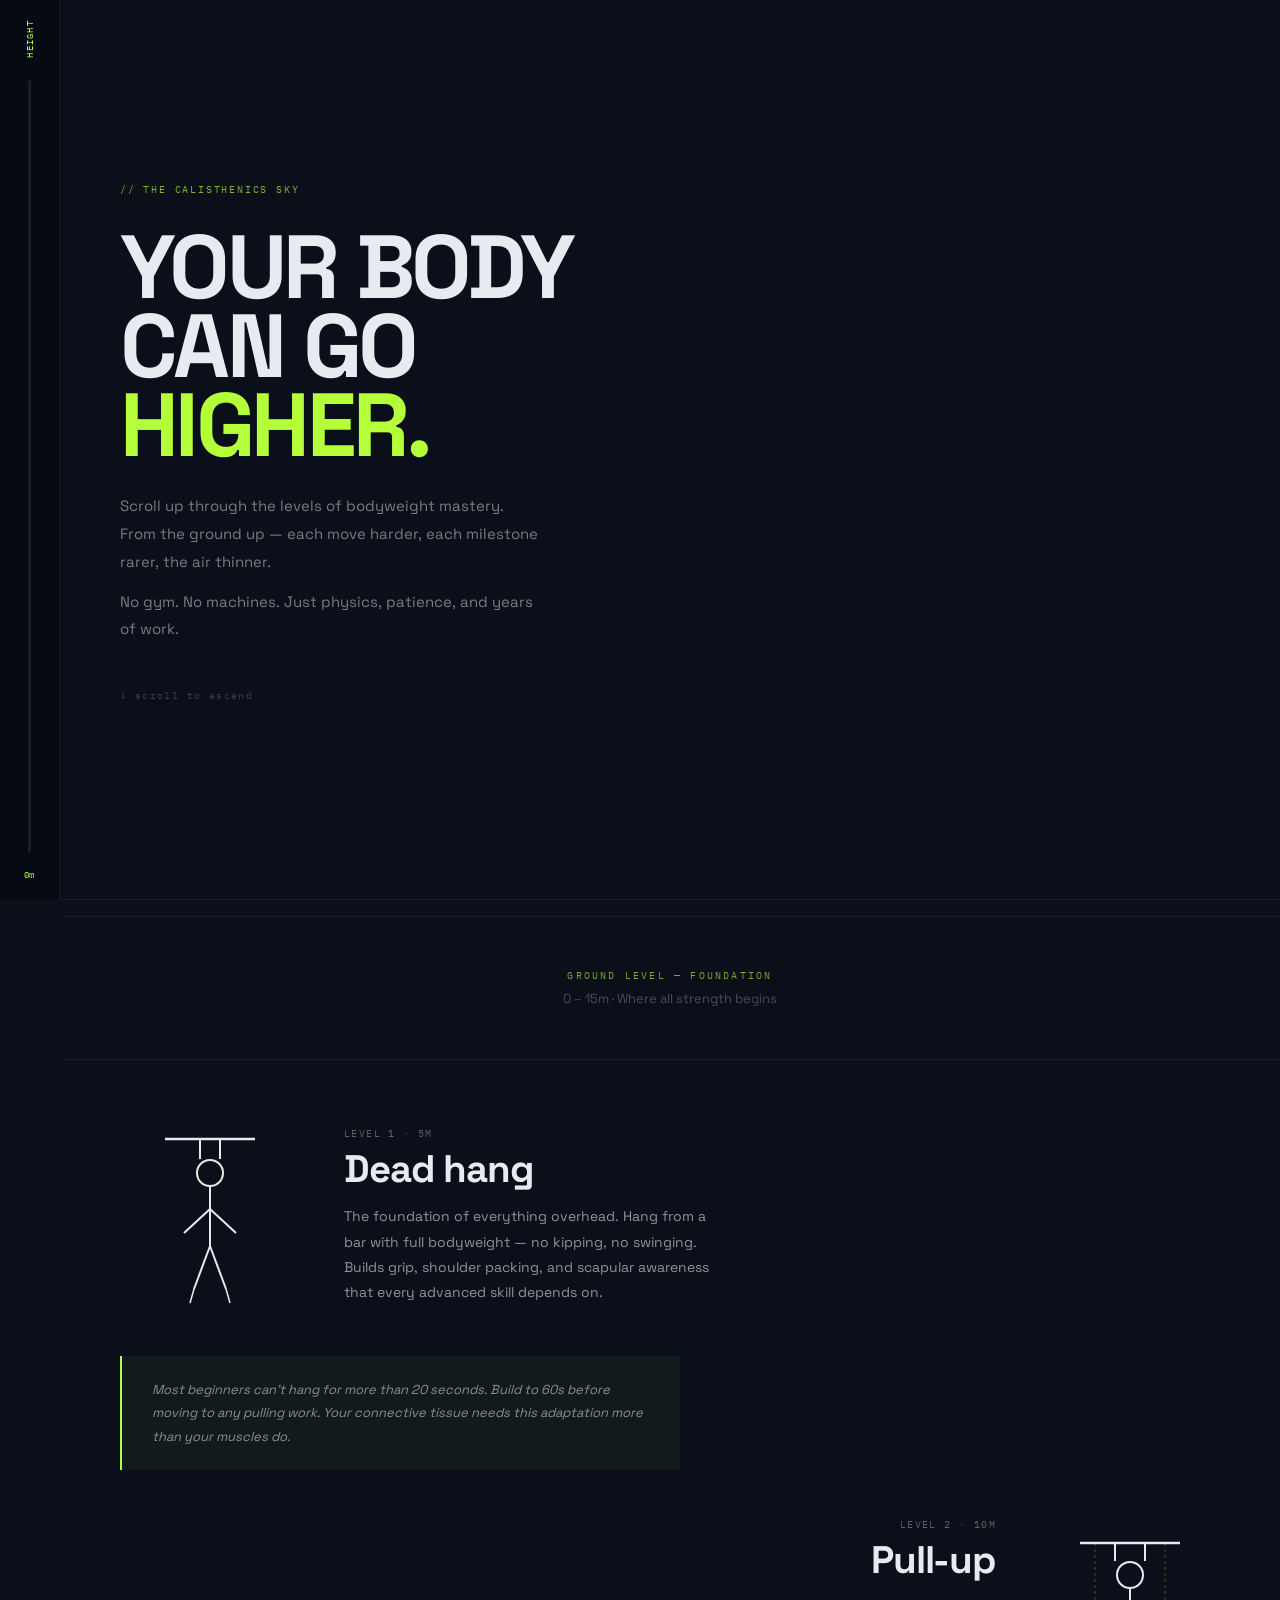
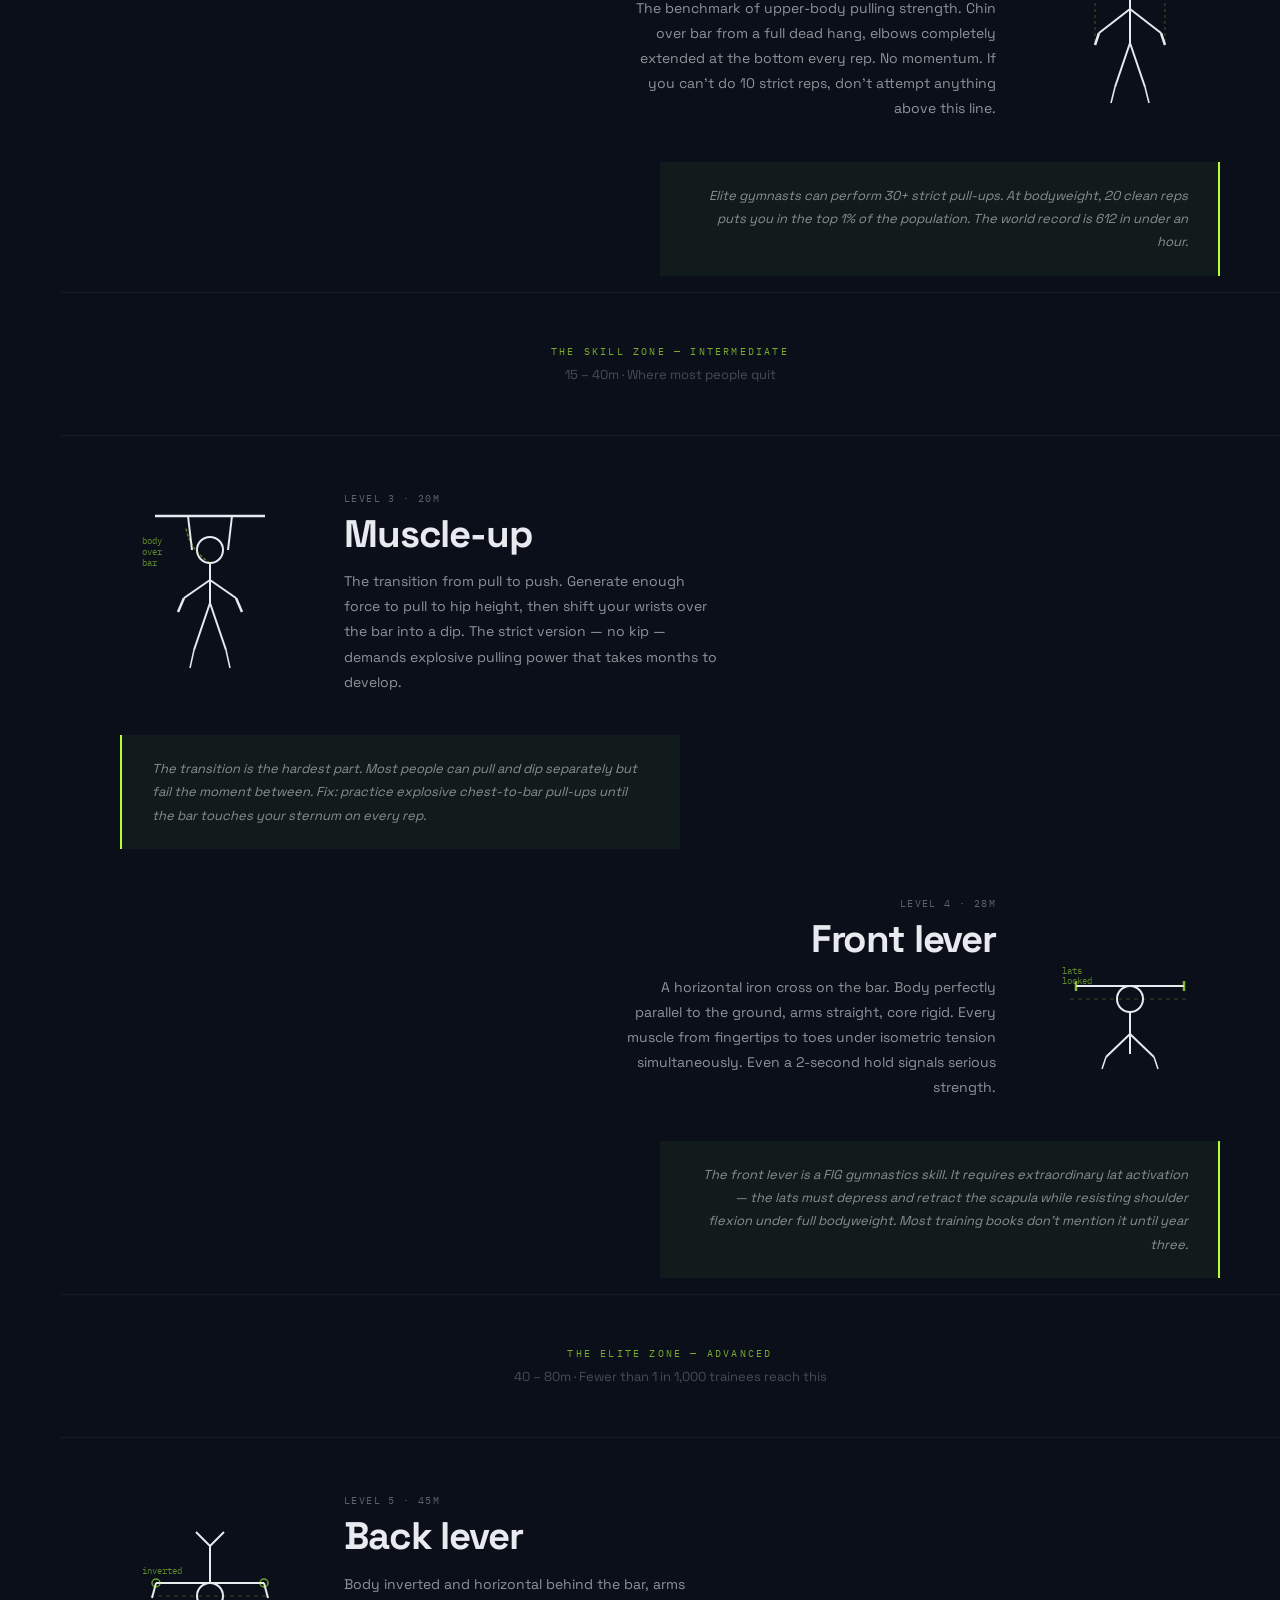
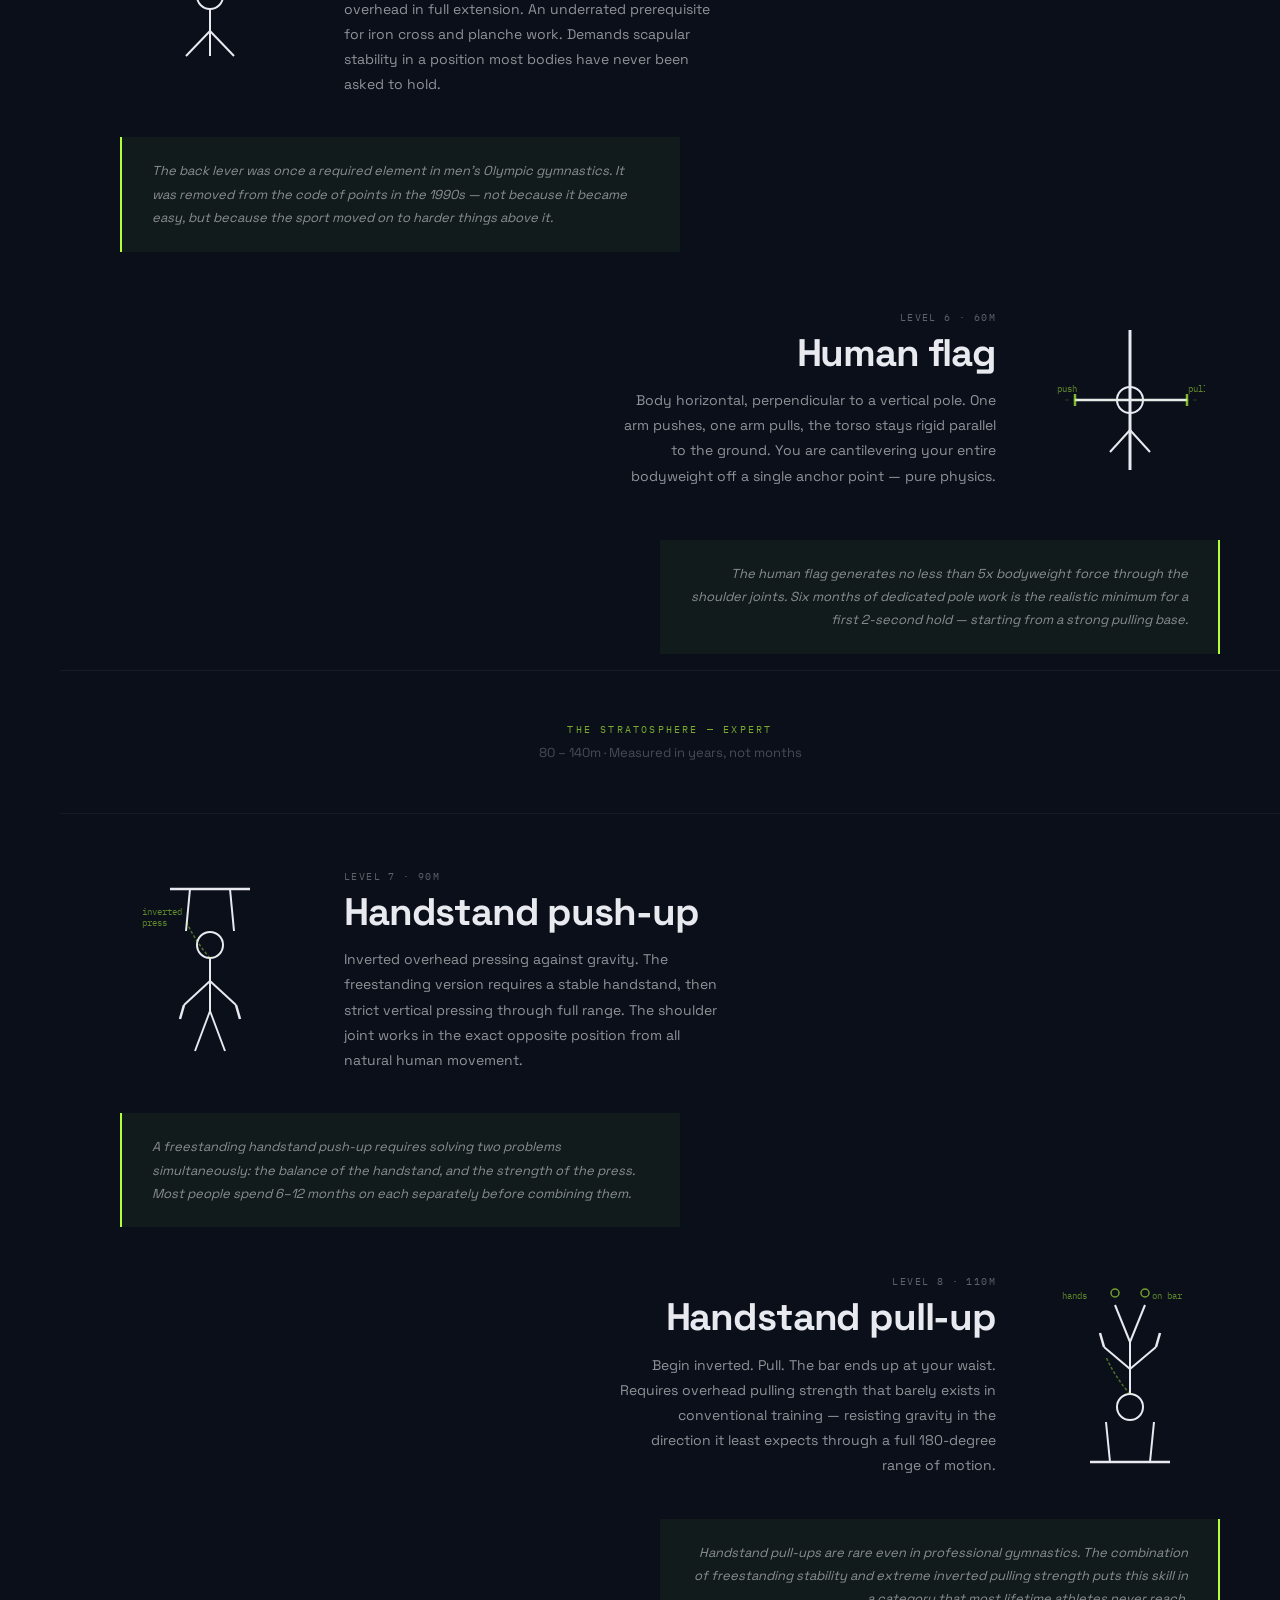
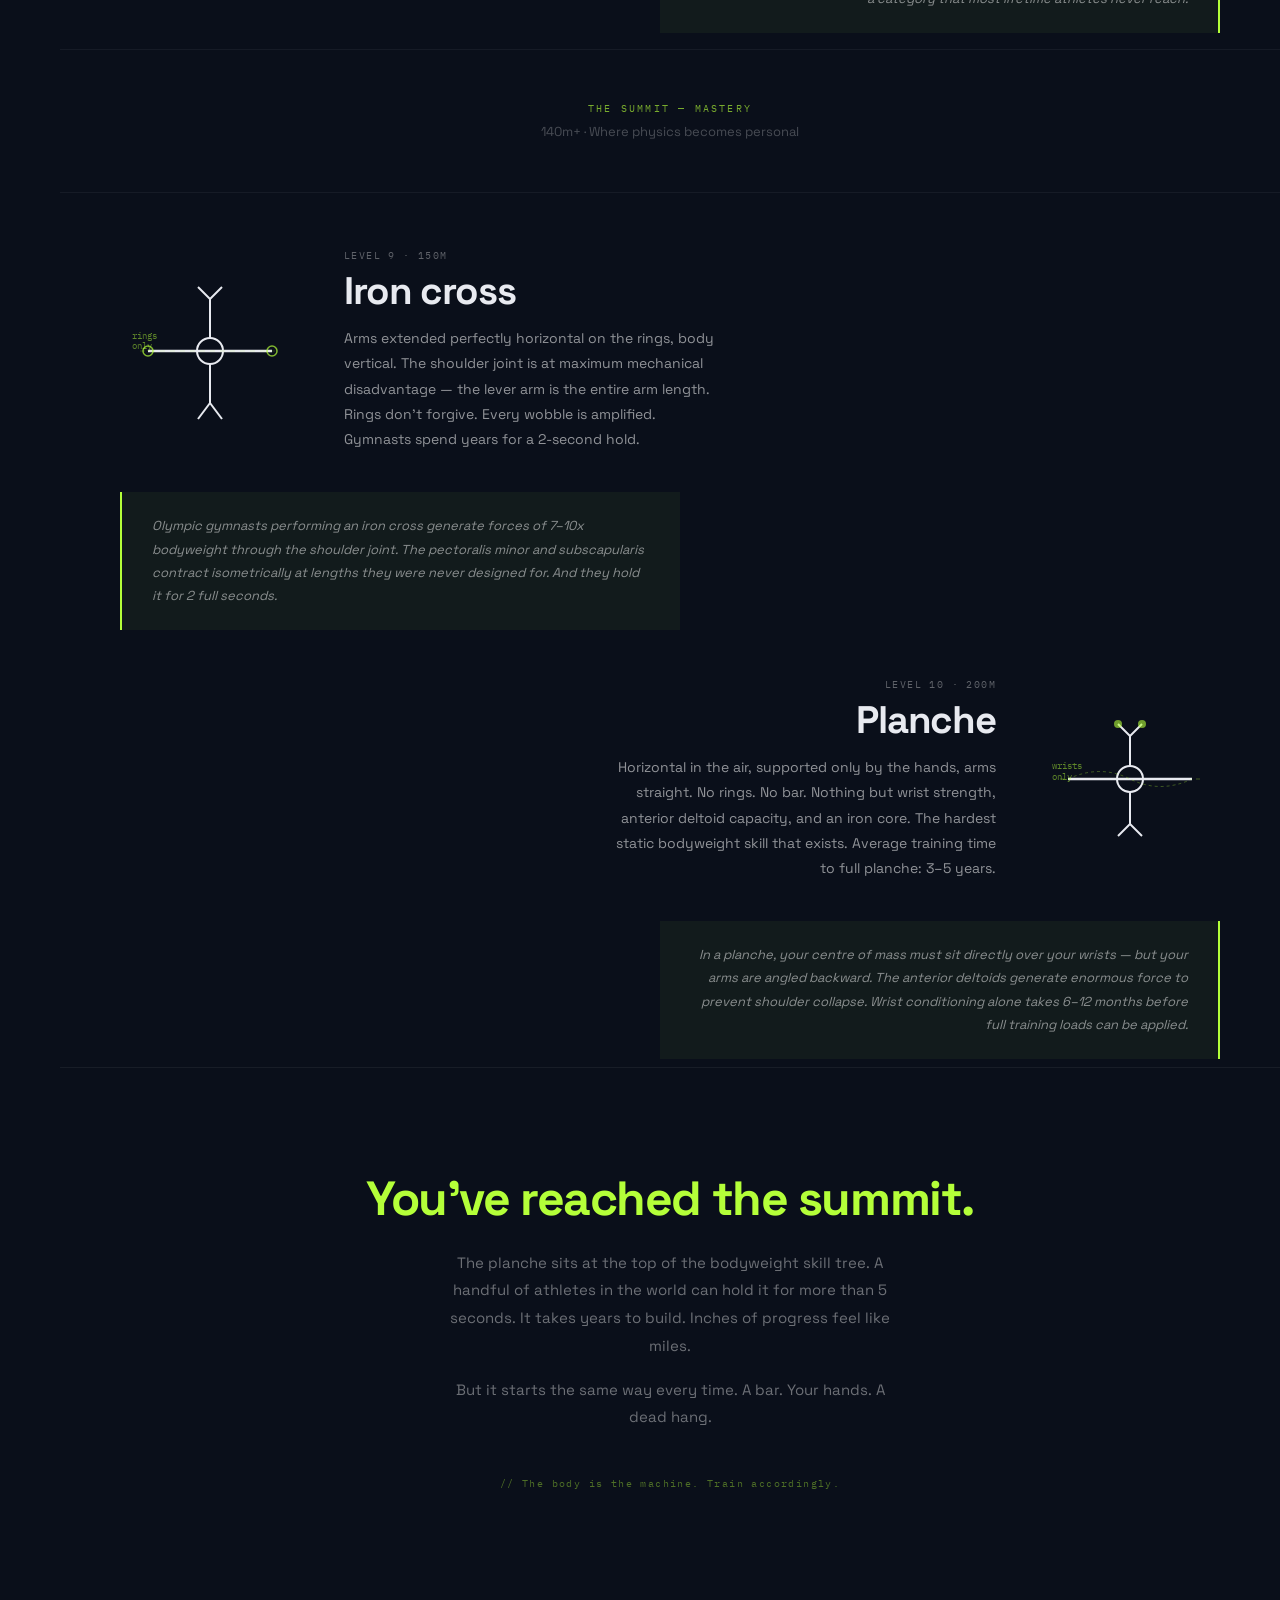
==== calisthenics-sky.html @ f61ec98b "Create calisthenics-sky.html" ====
<!DOCTYPE html>
<html lang="en">
<head>
<meta charset="UTF-8"/>
<meta name="viewport" content="width=device-width,initial-scale=1.0"/>
<title>The Calisthenics Sky</title>
<link rel="preconnect" href="https://fonts.googleapis.com"/>
<link rel="preconnect" href="https://fonts.gstatic.com" crossorigin/>
<link href="https://fonts.googleapis.com/css2?family=Space+Grotesk:wght@400;600;700&family=IBM+Plex+Mono:wght@400;500&display=swap" rel="stylesheet"/>
<style>
*{box-sizing:border-box;margin:0;padding:0}
html{scroll-behavior:smooth}
body{font-family:'Space Grotesk',sans-serif;background:#0a0f1a;color:#e8eaf0;overflow-x:hidden}

#meter{
  position:fixed;left:0;top:0;bottom:0;width:60px;
  background:#060a12;border-right:1px solid rgba(255,255,255,0.07);
  display:flex;flex-direction:column;align-items:center;padding:20px 0;z-index:100
}
#meter-label{
  font-family:'IBM Plex Mono',monospace;font-size:9px;letter-spacing:.14em;
  color:#b4ff39;text-transform:uppercase;writing-mode:vertical-rl;
  transform:rotate(180deg);margin-bottom:14px
}
#meter-bar{
  flex:1;width:3px;background:rgba(255,255,255,0.08);border-radius:2px;
  position:relative;margin:8px 0
}
#meter-fill{
  position:absolute;bottom:0;left:0;right:0;background:#b4ff39;
  border-radius:2px;transition:height .12s ease
}
#meter-val{
  font-family:'IBM Plex Mono',monospace;font-size:9px;color:#b4ff39;
  letter-spacing:.06em;margin-top:8px
}

#scroll-hint{
  position:fixed;bottom:28px;left:50%;transform:translateX(-50%);
  font-family:'IBM Plex Mono',monospace;font-size:11px;
  color:rgba(255,255,255,0.3);letter-spacing:.12em;
  animation:pulse 2s infinite;z-index:50;pointer-events:none;
  transition:opacity .4s
}
@keyframes pulse{0%,100%{opacity:.3}50%{opacity:.7}}

#stage{margin-left:60px;position:relative}

#intro{
  min-height:100vh;display:flex;flex-direction:column;
  justify-content:center;padding:60px 60px 60px 60px;
  border-bottom:1px solid rgba(255,255,255,0.06)
}
#intro .eyebrow{
  font-family:'IBM Plex Mono',monospace;font-size:10px;
  letter-spacing:.18em;color:#b4ff39;opacity:.7;
  text-transform:uppercase;margin-bottom:28px
}
#intro h1{
  font-size:clamp(3rem,7vw,6rem);font-weight:700;
  letter-spacing:-.04em;line-height:.88;margin-bottom:28px
}
#intro h1 em{font-style:normal;color:#b4ff39}
#intro p{
  font-size:15px;color:rgba(255,255,255,0.45);
  max-width:420px;line-height:1.85;margin-bottom:12px
}
#intro .scroll-cue{
  margin-top:32px;font-family:'IBM Plex Mono',monospace;
  font-size:10px;color:rgba(255,255,255,0.2);letter-spacing:.14em
}

.zone-divider{
  text-align:center;padding:52px 24px;
  border-top:1px solid rgba(255,255,255,0.05);
  border-bottom:1px solid rgba(255,255,255,0.05);
  margin:16px 0
}
.zone-name{
  font-family:'IBM Plex Mono',monospace;font-size:10px;
  letter-spacing:.22em;text-transform:uppercase;color:#b4ff39;opacity:.65
}
.zone-sub{
  font-size:13px;color:rgba(255,255,255,0.25);margin-top:8px
}

.move-row{
  display:flex;align-items:center;padding:40px 60px;min-height:280px;
  position:relative;
  opacity:0;transform:translateX(-40px);
  transition:opacity .65s ease,transform .65s ease
}
.move-row.visible{opacity:1;transform:translateX(0)}
.move-row.right{flex-direction:row-reverse}
.move-row.right .move-text{padding-left:0;padding-right:44px;text-align:right}
.move-row.right .move-desc{margin-left:auto}

.move-figure{flex-shrink:0;width:180px;display:flex;justify-content:center;align-items:center}
.move-text{flex:1;padding-left:44px}
.move-level{
  font-family:'IBM Plex Mono',monospace;font-size:10px;
  letter-spacing:.14em;text-transform:uppercase;
  color:rgba(255,255,255,0.35);margin-bottom:10px
}
.move-name{
  font-size:clamp(1.6rem,3vw,2.4rem);font-weight:700;
  letter-spacing:-.03em;line-height:1;margin-bottom:16px
}
.move-desc{
  font-size:14px;line-height:1.8;
  color:rgba(255,255,255,0.55);max-width:380px
}

.fact-card{
  margin:0 60px 8px;padding:22px 30px;
  background:rgba(180,255,57,0.05);
  border-left:2px solid #b4ff39;
  max-width:560px;
  opacity:0;transform:translateY(24px);
  transition:opacity .55s ease,transform .55s ease
}
.fact-card.right-align{
  margin-left:auto;margin-right:60px;
  border-left:none;border-right:2px solid #b4ff39;
  text-align:right
}
.fact-card.visible{opacity:1;transform:translateY(0)}
.fact-card p{font-size:13px;line-height:1.8;color:rgba(255,255,255,0.5);font-style:italic}

#outro{
  padding:100px 60px;border-top:1px solid rgba(255,255,255,0.06);
  text-align:center;min-height:50vh;
  display:flex;flex-direction:column;align-items:center;justify-content:center
}
#outro h2{
  font-size:clamp(1.8rem,4vw,3rem);font-weight:700;
  letter-spacing:-.03em;color:#b4ff39;margin-bottom:20px
}
#outro p{
  font-size:15px;color:rgba(255,255,255,0.4);
  max-width:460px;line-height:1.85;margin-bottom:16px
}
#outro .sig{
  font-family:'IBM Plex Mono',monospace;font-size:10px;
  color:rgba(180,255,57,0.4);letter-spacing:.14em;margin-top:28px
}

@media(max-width:768px){
  #meter{width:44px}
  #stage{margin-left:44px}
  #intro,#outro{padding:40px 24px}
  .move-row{flex-direction:column!important;padding:36px 24px;text-align:left!important}
  .move-row.right .move-text{padding-right:0;text-align:left!important}
  .move-row.right .move-desc{margin-left:0}
  .move-text{padding-left:0!important;padding-right:0!important;margin-top:24px}
  .fact-card,.fact-card.right-align{margin:0 24px 8px;text-align:left;border-left:2px solid #b4ff39;border-right:none}
  .zone-divider{padding:36px 16px}
}
</style>
</head>
<body>

<div id="meter">
  <span id="meter-label">Height</span>
  <div id="meter-bar"><div id="meter-fill" style="height:0%"></div></div>
  <span id="meter-val">0m</span>
</div>

<div id="stage">

  <!-- INTRO -->
  <div id="intro">
    <p class="eyebrow">// The calisthenics sky</p>
    <h1>YOUR BODY<br>CAN GO<br><em>HIGHER.</em></h1>
    <p>Scroll up through the levels of bodyweight mastery. From the ground up — each move harder, each milestone rarer, the air thinner.</p>
    <p>No gym. No machines. Just physics, patience, and years of work.</p>
    <p class="scroll-cue">↓ scroll to ascend</p>
  </div>

  <!-- ZONE 1 -->
  <div class="zone-divider">
    <p class="zone-name">Ground level — Foundation</p>
    <p class="zone-sub">0 – 15m · Where all strength begins</p>
  </div>

  <!-- Dead Hang -->
  <div class="move-row" data-move>
    <div class="move-figure">
      <svg width="120" height="190" viewBox="0 0 120 190" fill="none">
        <line x1="15" y1="18" x2="105" y2="18" stroke="#e8eaf0" stroke-width="2.5"/>
        <line x1="50" y1="18" x2="50" y2="38" stroke="#e8eaf0" stroke-width="2"/>
        <line x1="70" y1="18" x2="70" y2="38" stroke="#e8eaf0" stroke-width="2"/>
        <circle cx="60" cy="52" r="13" stroke="#e8eaf0" stroke-width="2"/>
        <line x1="60" y1="65" x2="60" y2="125" stroke="#e8eaf0" stroke-width="2"/>
        <line x1="60" y1="88" x2="34" y2="112" stroke="#e8eaf0" stroke-width="2"/>
        <line x1="60" y1="88" x2="86" y2="112" stroke="#e8eaf0" stroke-width="2"/>
        <line x1="60" y1="125" x2="44" y2="168" stroke="#e8eaf0" stroke-width="2"/>
        <line x1="60" y1="125" x2="76" y2="168" stroke="#e8eaf0" stroke-width="2"/>
        <line x1="44" y1="168" x2="40" y2="182" stroke="#e8eaf0" stroke-width="1.5"/>
        <line x1="76" y1="168" x2="80" y2="182" stroke="#e8eaf0" stroke-width="1.5"/>
        <circle cx="60" cy="52" r="13" stroke="#b4ff39" stroke-width="1" stroke-dasharray="4 3" opacity=".35"/>
      </svg>
    </div>
    <div class="move-text">
      <p class="move-level">Level 1 · 5m</p>
      <h3 class="move-name">Dead hang</h3>
      <p class="move-desc">The foundation of everything overhead. Hang from a bar with full bodyweight — no kipping, no swinging. Builds grip, shoulder packing, and scapular awareness that every advanced skill depends on.</p>
    </div>
  </div>

  <div class="fact-card" data-fact>
    <p>Most beginners can't hang for more than 20 seconds. Build to 60s before moving to any pulling work. Your connective tissue needs this adaptation more than your muscles do.</p>
  </div>

  <!-- Pull-up -->
  <div class="move-row right" data-move>
    <div class="move-figure">
      <svg width="130" height="190" viewBox="0 0 130 190" fill="none">
        <line x1="15" y1="18" x2="115" y2="18" stroke="#e8eaf0" stroke-width="2.5"/>
        <line x1="50" y1="18" x2="50" y2="36" stroke="#e8eaf0" stroke-width="2"/>
        <line x1="80" y1="18" x2="80" y2="36" stroke="#e8eaf0" stroke-width="2"/>
        <circle cx="65" cy="50" r="13" stroke="#e8eaf0" stroke-width="2"/>
        <line x1="65" y1="63" x2="65" y2="118" stroke="#e8eaf0" stroke-width="2"/>
        <line x1="65" y1="84" x2="34" y2="108" stroke="#e8eaf0" stroke-width="2"/>
        <line x1="65" y1="84" x2="96" y2="108" stroke="#e8eaf0" stroke-width="2"/>
        <line x1="34" y1="108" x2="30" y2="120" stroke="#e8eaf0" stroke-width="2.5"/>
        <line x1="96" y1="108" x2="100" y2="120" stroke="#e8eaf0" stroke-width="2.5"/>
        <line x1="65" y1="118" x2="50" y2="162" stroke="#e8eaf0" stroke-width="2"/>
        <line x1="65" y1="118" x2="80" y2="162" stroke="#e8eaf0" stroke-width="2"/>
        <line x1="50" y1="162" x2="46" y2="178" stroke="#e8eaf0" stroke-width="1.5"/>
        <line x1="80" y1="162" x2="84" y2="178" stroke="#e8eaf0" stroke-width="1.5"/>
        <line x1="30" y1="18" x2="30" y2="120" stroke="#b4ff39" stroke-width="1" opacity=".3" stroke-dasharray="3 3"/>
        <line x1="100" y1="18" x2="100" y2="120" stroke="#b4ff39" stroke-width="1" opacity=".3" stroke-dasharray="3 3"/>
      </svg>
    </div>
    <div class="move-text">
      <p class="move-level">Level 2 · 10m</p>
      <h3 class="move-name">Pull-up</h3>
      <p class="move-desc">The benchmark of upper-body pulling strength. Chin over bar from a full dead hang, elbows completely extended at the bottom every rep. No momentum. If you can't do 10 strict reps, don't attempt anything above this line.</p>
    </div>
  </div>

  <div class="fact-card right-align" data-fact>
    <p>Elite gymnasts can perform 30+ strict pull-ups. At bodyweight, 20 clean reps puts you in the top 1% of the population. The world record is 612 in under an hour.</p>
  </div>

  <!-- ZONE 2 -->
  <div class="zone-divider">
    <p class="zone-name">The skill zone — Intermediate</p>
    <p class="zone-sub">15 – 40m · Where most people quit</p>
  </div>

  <!-- Muscle-up -->
  <div class="move-row" data-move>
    <div class="move-figure">
      <svg width="140" height="190" viewBox="0 0 140 190" fill="none">
        <line x1="15" y1="18" x2="125" y2="18" stroke="#e8eaf0" stroke-width="2.5"/>
        <circle cx="70" cy="52" r="13" stroke="#e8eaf0" stroke-width="2"/>
        <line x1="70" y1="65" x2="70" y2="105" stroke="#e8eaf0" stroke-width="2"/>
        <line x1="48" y1="18" x2="52" y2="52" stroke="#e8eaf0" stroke-width="2"/>
        <line x1="92" y1="18" x2="88" y2="52" stroke="#e8eaf0" stroke-width="2"/>
        <line x1="70" y1="82" x2="44" y2="100" stroke="#e8eaf0" stroke-width="2"/>
        <line x1="70" y1="82" x2="96" y2="100" stroke="#e8eaf0" stroke-width="2"/>
        <line x1="44" y1="100" x2="38" y2="114" stroke="#e8eaf0" stroke-width="2.5"/>
        <line x1="96" y1="100" x2="102" y2="114" stroke="#e8eaf0" stroke-width="2.5"/>
        <line x1="70" y1="105" x2="54" y2="152" stroke="#e8eaf0" stroke-width="2"/>
        <line x1="70" y1="105" x2="86" y2="152" stroke="#e8eaf0" stroke-width="2"/>
        <line x1="54" y1="152" x2="50" y2="170" stroke="#e8eaf0" stroke-width="1.5"/>
        <line x1="86" y1="152" x2="90" y2="170" stroke="#e8eaf0" stroke-width="1.5"/>
        <path d="M 70 65 Q 50 52 46 30" stroke="#b4ff39" stroke-width="1.5" fill="none" opacity=".45" stroke-dasharray="3 2"/>
        <text x="2" y="46" font-family="'IBM Plex Mono',monospace" font-size="9" fill="#b4ff39" opacity=".5">body</text>
        <text x="2" y="57" font-family="'IBM Plex Mono',monospace" font-size="9" fill="#b4ff39" opacity=".5">over</text>
        <text x="2" y="68" font-family="'IBM Plex Mono',monospace" font-size="9" fill="#b4ff39" opacity=".5">bar</text>
      </svg>
    </div>
    <div class="move-text">
      <p class="move-level">Level 3 · 20m</p>
      <h3 class="move-name">Muscle-up</h3>
      <p class="move-desc">The transition from pull to push. Generate enough force to pull to hip height, then shift your wrists over the bar into a dip. The strict version — no kip — demands explosive pulling power that takes months to develop.</p>
    </div>
  </div>

  <div class="fact-card" data-fact>
    <p>The transition is the hardest part. Most people can pull and dip separately but fail the moment between. Fix: practice explosive chest-to-bar pull-ups until the bar touches your sternum on every rep.</p>
  </div>

  <!-- Front lever -->
  <div class="move-row right" data-move>
    <div class="move-figure">
      <svg width="140" height="160" viewBox="0 0 140 160" fill="none">
        <line x1="10" y1="80" x2="130" y2="80" stroke="#b4ff39" stroke-width="1" opacity=".25" stroke-dasharray="4 4"/>
        <circle cx="70" cy="80" r="13" stroke="#e8eaf0" stroke-width="2"/>
        <line x1="70" y1="93" x2="70" y2="135" stroke="#e8eaf0" stroke-width="2"/>
        <line x1="70" y1="115" x2="46" y2="138" stroke="#e8eaf0" stroke-width="2"/>
        <line x1="70" y1="115" x2="94" y2="138" stroke="#e8eaf0" stroke-width="2"/>
        <line x1="70" y1="67" x2="16" y2="67" stroke="#e8eaf0" stroke-width="2"/>
        <line x1="70" y1="67" x2="124" y2="67" stroke="#e8eaf0" stroke-width="2"/>
        <line x1="16" y1="62" x2="16" y2="72" stroke="#b4ff39" stroke-width="2.5" opacity=".7"/>
        <line x1="124" y1="62" x2="124" y2="72" stroke="#b4ff39" stroke-width="2.5" opacity=".7"/>
        <text x="2" y="55" font-family="'IBM Plex Mono',monospace" font-size="9" fill="#b4ff39" opacity=".5">lats</text>
        <text x="2" y="65" font-family="'IBM Plex Mono',monospace" font-size="9" fill="#b4ff39" opacity=".5">locked</text>
        <line x1="46" y1="138" x2="42" y2="150" stroke="#e8eaf0" stroke-width="1.5"/>
        <line x1="94" y1="138" x2="98" y2="150" stroke="#e8eaf0" stroke-width="1.5"/>
      </svg>
    </div>
    <div class="move-text">
      <p class="move-level">Level 4 · 28m</p>
      <h3 class="move-name">Front lever</h3>
      <p class="move-desc">A horizontal iron cross on the bar. Body perfectly parallel to the ground, arms straight, core rigid. Every muscle from fingertips to toes under isometric tension simultaneously. Even a 2-second hold signals serious strength.</p>
    </div>
  </div>

  <div class="fact-card right-align" data-fact>
    <p>The front lever is a FIG gymnastics skill. It requires extraordinary lat activation — the lats must depress and retract the scapula while resisting shoulder flexion under full bodyweight. Most training books don't mention it until year three.</p>
  </div>

  <!-- ZONE 3 -->
  <div class="zone-divider">
    <p class="zone-name">The elite zone — Advanced</p>
    <p class="zone-sub">40 – 80m · Fewer than 1 in 1,000 trainees reach this</p>
  </div>

  <!-- Back lever -->
  <div class="move-row" data-move>
    <div class="move-figure">
      <svg width="140" height="160" viewBox="0 0 140 160" fill="none">
        <line x1="10" y1="80" x2="130" y2="80" stroke="#b4ff39" stroke-width="1" opacity=".25" stroke-dasharray="4 4"/>
        <circle cx="70" cy="80" r="13" stroke="#e8eaf0" stroke-width="2"/>
        <line x1="70" y1="93" x2="70" y2="140" stroke="#e8eaf0" stroke-width="2"/>
        <line x1="70" y1="115" x2="46" y2="140" stroke="#e8eaf0" stroke-width="2"/>
        <line x1="70" y1="115" x2="94" y2="140" stroke="#e8eaf0" stroke-width="2"/>
        <line x1="70" y1="67" x2="16" y2="67" stroke="#e8eaf0" stroke-width="2"/>
        <line x1="70" y1="67" x2="124" y2="67" stroke="#e8eaf0" stroke-width="2"/>
        <line x1="70" y1="67" x2="70" y2="30" stroke="#e8eaf0" stroke-width="2"/>
        <line x1="70" y1="30" x2="56" y2="16" stroke="#e8eaf0" stroke-width="2"/>
        <line x1="70" y1="30" x2="84" y2="16" stroke="#e8eaf0" stroke-width="2"/>
        <line x1="16" y1="67" x2="12" y2="82" stroke="#e8eaf0" stroke-width="2"/>
        <line x1="124" y1="67" x2="128" y2="82" stroke="#e8eaf0" stroke-width="2"/>
        <text x="2" y="58" font-family="'IBM Plex Mono',monospace" font-size="9" fill="#b4ff39" opacity=".5">inverted</text>
        <circle cx="16" cy="67" r="4" stroke="#b4ff39" stroke-width="1.5" opacity=".6"/>
        <circle cx="124" cy="67" r="4" stroke="#b4ff39" stroke-width="1.5" opacity=".6"/>
      </svg>
    </div>
    <div class="move-text">
      <p class="move-level">Level 5 · 45m</p>
      <h3 class="move-name">Back lever</h3>
      <p class="move-desc">Body inverted and horizontal behind the bar, arms overhead in full extension. An underrated prerequisite for iron cross and planche work. Demands scapular stability in a position most bodies have never been asked to hold.</p>
    </div>
  </div>

  <div class="fact-card" data-fact>
    <p>The back lever was once a required element in men's Olympic gymnastics. It was removed from the code of points in the 1990s — not because it became easy, but because the sport moved on to harder things above it.</p>
  </div>

  <!-- Human flag -->
  <div class="move-row right" data-move>
    <div class="move-figure">
      <svg width="150" height="160" viewBox="0 0 150 160" fill="none">
        <line x1="75" y1="10" x2="75" y2="150" stroke="#e8eaf0" stroke-width="3"/>
        <circle cx="75" cy="80" r="13" stroke="#e8eaf0" stroke-width="2"/>
        <line x1="75" y1="80" x2="20" y2="80" stroke="#e8eaf0" stroke-width="2.5"/>
        <line x1="75" y1="80" x2="132" y2="80" stroke="#e8eaf0" stroke-width="2.5"/>
        <line x1="75" y1="93" x2="75" y2="130" stroke="#e8eaf0" stroke-width="2"/>
        <line x1="75" y1="110" x2="55" y2="132" stroke="#e8eaf0" stroke-width="2"/>
        <line x1="75" y1="110" x2="95" y2="132" stroke="#e8eaf0" stroke-width="2"/>
        <line x1="20" y1="74" x2="20" y2="86" stroke="#b4ff39" stroke-width="2.5" opacity=".7"/>
        <line x1="132" y1="74" x2="132" y2="86" stroke="#b4ff39" stroke-width="2.5" opacity=".7"/>
        <line x1="10" y1="80" x2="142" y2="80" stroke="#b4ff39" stroke-width="1" opacity=".2" stroke-dasharray="4 4"/>
        <text x="2" y="72" font-family="'IBM Plex Mono',monospace" font-size="9" fill="#b4ff39" opacity=".5">push</text>
        <text x="133" y="72" font-family="'IBM Plex Mono',monospace" font-size="9" fill="#b4ff39" opacity=".5">pull</text>
      </svg>
    </div>
    <div class="move-text">
      <p class="move-level">Level 6 · 60m</p>
      <h3 class="move-name">Human flag</h3>
      <p class="move-desc">Body horizontal, perpendicular to a vertical pole. One arm pushes, one arm pulls, the torso stays rigid parallel to the ground. You are cantilevering your entire bodyweight off a single anchor point — pure physics.</p>
    </div>
  </div>

  <div class="fact-card right-align" data-fact>
    <p>The human flag generates no less than 5x bodyweight force through the shoulder joints. Six months of dedicated pole work is the realistic minimum for a first 2-second hold — starting from a strong pulling base.</p>
  </div>

  <!-- ZONE 4 -->
  <div class="zone-divider">
    <p class="zone-name">The stratosphere — Expert</p>
    <p class="zone-sub">80 – 140m · Measured in years, not months</p>
  </div>

  <!-- Handstand PU -->
  <div class="move-row" data-move>
    <div class="move-figure">
      <svg width="140" height="200" viewBox="0 0 140 200" fill="none">
        <line x1="30" y1="18" x2="110" y2="18" stroke="#e8eaf0" stroke-width="2.5"/>
        <line x1="50" y1="18" x2="46" y2="60" stroke="#e8eaf0" stroke-width="2"/>
        <line x1="90" y1="18" x2="94" y2="60" stroke="#e8eaf0" stroke-width="2"/>
        <circle cx="70" cy="74" r="13" stroke="#e8eaf0" stroke-width="2"/>
        <line x1="70" y1="87" x2="70" y2="140" stroke="#e8eaf0" stroke-width="2"/>
        <line x1="70" y1="110" x2="44" y2="134" stroke="#e8eaf0" stroke-width="2"/>
        <line x1="70" y1="110" x2="96" y2="134" stroke="#e8eaf0" stroke-width="2"/>
        <line x1="44" y1="134" x2="40" y2="148" stroke="#e8eaf0" stroke-width="2.5"/>
        <line x1="96" y1="134" x2="100" y2="148" stroke="#e8eaf0" stroke-width="2.5"/>
        <line x1="70" y1="140" x2="55" y2="180" stroke="#e8eaf0" stroke-width="2"/>
        <line x1="70" y1="140" x2="85" y2="180" stroke="#e8eaf0" stroke-width="2"/>
        <text x="2" y="44" font-family="'IBM Plex Mono',monospace" font-size="9" fill="#b4ff39" opacity=".5">inverted</text>
        <text x="2" y="55" font-family="'IBM Plex Mono',monospace" font-size="9" fill="#b4ff39" opacity=".5">press</text>
        <path d="M 70 87 Q 55 70 46 50" stroke="#b4ff39" stroke-width="1.5" fill="none" opacity=".4" stroke-dasharray="3 2"/>
      </svg>
    </div>
    <div class="move-text">
      <p class="move-level">Level 7 · 90m</p>
      <h3 class="move-name">Handstand push-up</h3>
      <p class="move-desc">Inverted overhead pressing against gravity. The freestanding version requires a stable handstand, then strict vertical pressing through full range. The shoulder joint works in the exact opposite position from all natural human movement.</p>
    </div>
  </div>

  <div class="fact-card" data-fact>
    <p>A freestanding handstand push-up requires solving two problems simultaneously: the balance of the handstand, and the strength of the press. Most people spend 6–12 months on each separately before combining them.</p>
  </div>

  <!-- Handstand pull-up -->
  <div class="move-row right" data-move>
    <div class="move-figure">
      <svg width="140" height="200" viewBox="0 0 140 200" fill="none">
        <line x1="30" y1="185" x2="110" y2="185" stroke="#e8eaf0" stroke-width="2.5"/>
        <line x1="50" y1="185" x2="46" y2="145" stroke="#e8eaf0" stroke-width="2"/>
        <line x1="90" y1="185" x2="94" y2="145" stroke="#e8eaf0" stroke-width="2"/>
        <circle cx="70" cy="130" r="13" stroke="#e8eaf0" stroke-width="2"/>
        <line x1="70" y1="117" x2="70" y2="65" stroke="#e8eaf0" stroke-width="2"/>
        <line x1="70" y1="92" x2="44" y2="70" stroke="#e8eaf0" stroke-width="2"/>
        <line x1="70" y1="92" x2="96" y2="70" stroke="#e8eaf0" stroke-width="2"/>
        <line x1="44" y1="70" x2="40" y2="56" stroke="#e8eaf0" stroke-width="2.5"/>
        <line x1="96" y1="70" x2="100" y2="56" stroke="#e8eaf0" stroke-width="2.5"/>
        <line x1="70" y1="65" x2="55" y2="28" stroke="#e8eaf0" stroke-width="2"/>
        <line x1="70" y1="65" x2="85" y2="28" stroke="#e8eaf0" stroke-width="2"/>
        <circle cx="55" cy="16" r="4" stroke="#b4ff39" stroke-width="1.5" opacity=".6"/>
        <circle cx="85" cy="16" r="4" stroke="#b4ff39" stroke-width="1.5" opacity=".6"/>
        <text x="2" y="22" font-family="'IBM Plex Mono',monospace" font-size="9" fill="#b4ff39" opacity=".5">hands</text>
        <text x="92" y="22" font-family="'IBM Plex Mono',monospace" font-size="9" fill="#b4ff39" opacity=".5">on bar</text>
        <path d="M 70 117 Q 55 100 46 80" stroke="#b4ff39" stroke-width="1.5" fill="none" opacity=".4" stroke-dasharray="3 2"/>
      </svg>
    </div>
    <div class="move-text">
      <p class="move-level">Level 8 · 110m</p>
      <h3 class="move-name">Handstand pull-up</h3>
      <p class="move-desc">Begin inverted. Pull. The bar ends up at your waist. Requires overhead pulling strength that barely exists in conventional training — resisting gravity in the direction it least expects through a full 180-degree range of motion.</p>
    </div>
  </div>

  <div class="fact-card right-align" data-fact>
    <p>Handstand pull-ups are rare even in professional gymnastics. The combination of freestanding stability and extreme inverted pulling strength puts this skill in a category that most lifetime athletes never reach.</p>
  </div>

  <!-- ZONE 5 -->
  <div class="zone-divider">
    <p class="zone-name">The summit — Mastery</p>
    <p class="zone-sub">140m+ · Where physics becomes personal</p>
  </div>

  <!-- Iron cross -->
  <div class="move-row" data-move>
    <div class="move-figure">
      <svg width="160" height="160" viewBox="0 0 160 160" fill="none">
        <circle cx="80" cy="80" r="13" stroke="#e8eaf0" stroke-width="2"/>
        <line x1="80" y1="67" x2="80" y2="28" stroke="#e8eaf0" stroke-width="2"/>
        <line x1="80" y1="93" x2="80" y2="132" stroke="#e8eaf0" stroke-width="2"/>
        <line x1="80" y1="80" x2="18" y2="80" stroke="#e8eaf0" stroke-width="2.5"/>
        <line x1="80" y1="80" x2="142" y2="80" stroke="#e8eaf0" stroke-width="2.5"/>
        <line x1="80" y1="28" x2="68" y2="16" stroke="#e8eaf0" stroke-width="2"/>
        <line x1="80" y1="28" x2="92" y2="16" stroke="#e8eaf0" stroke-width="2"/>
        <line x1="80" y1="132" x2="68" y2="148" stroke="#e8eaf0" stroke-width="2"/>
        <line x1="80" y1="132" x2="92" y2="148" stroke="#e8eaf0" stroke-width="2"/>
        <circle cx="18" cy="80" r="5" stroke="#b4ff39" stroke-width="1.5" opacity=".7"/>
        <circle cx="142" cy="80" r="5" stroke="#b4ff39" stroke-width="1.5" opacity=".7"/>
        <text x="2" y="68" font-family="'IBM Plex Mono',monospace" font-size="9" fill="#b4ff39" opacity=".5">rings</text>
        <text x="2" y="78" font-family="'IBM Plex Mono',monospace" font-size="9" fill="#b4ff39" opacity=".5">only</text>
        <line x1="10" y1="80" x2="150" y2="80" stroke="#b4ff39" stroke-width="1" opacity=".2" stroke-dasharray="5 5"/>
      </svg>
    </div>
    <div class="move-text">
      <p class="move-level">Level 9 · 150m</p>
      <h3 class="move-name">Iron cross</h3>
      <p class="move-desc">Arms extended perfectly horizontal on the rings, body vertical. The shoulder joint is at maximum mechanical disadvantage — the lever arm is the entire arm length. Rings don't forgive. Every wobble is amplified. Gymnasts spend years for a 2-second hold.</p>
    </div>
  </div>

  <div class="fact-card" data-fact>
    <p>Olympic gymnasts performing an iron cross generate forces of 7–10x bodyweight through the shoulder joint. The pectoralis minor and subscapularis contract isometrically at lengths they were never designed for. And they hold it for 2 full seconds.</p>
  </div>

  <!-- Planche -->
  <div class="move-row right" data-move>
    <div class="move-figure">
      <svg width="160" height="130" viewBox="0 0 160 130" fill="none">
        <line x1="10" y1="65" x2="150" y2="65" stroke="#b4ff39" stroke-width="1" opacity=".3" stroke-dasharray="4 4"/>
        <circle cx="80" cy="65" r="13" stroke="#e8eaf0" stroke-width="2"/>
        <line x1="80" y1="52" x2="80" y2="22" stroke="#e8eaf0" stroke-width="2"/>
        <line x1="80" y1="78" x2="80" y2="110" stroke="#e8eaf0" stroke-width="2"/>
        <line x1="80" y1="65" x2="18" y2="65" stroke="#e8eaf0" stroke-width="2.5"/>
        <line x1="80" y1="65" x2="142" y2="65" stroke="#e8eaf0" stroke-width="2.5"/>
        <line x1="80" y1="22" x2="68" y2="10" stroke="#e8eaf0" stroke-width="2"/>
        <line x1="80" y1="22" x2="92" y2="10" stroke="#e8eaf0" stroke-width="2"/>
        <line x1="80" y1="110" x2="68" y2="122" stroke="#e8eaf0" stroke-width="2"/>
        <line x1="80" y1="110" x2="92" y2="122" stroke="#e8eaf0" stroke-width="2"/>
        <circle cx="68" cy="10" r="4" fill="#b4ff39" opacity=".6"/>
        <circle cx="92" cy="10" r="4" fill="#b4ff39" opacity=".6"/>
        <text x="2" y="55" font-family="'IBM Plex Mono',monospace" font-size="9" fill="#b4ff39" opacity=".5">wrists</text>
        <text x="2" y="66" font-family="'IBM Plex Mono',monospace" font-size="9" fill="#b4ff39" opacity=".5">only</text>
        <path d="M 18 65 Q 50 50 80 65 Q 110 80 142 65" stroke="#b4ff39" stroke-width="1" fill="none" opacity=".3" stroke-dasharray="3 3"/>
      </svg>
    </div>
    <div class="move-text">
      <p class="move-level">Level 10 · 200m</p>
      <h3 class="move-name">Planche</h3>
      <p class="move-desc">Horizontal in the air, supported only by the hands, arms straight. No rings. No bar. Nothing but wrist strength, anterior deltoid capacity, and an iron core. The hardest static bodyweight skill that exists. Average training time to full planche: 3–5 years.</p>
    </div>
  </div>

  <div class="fact-card right-align" data-fact>
    <p>In a planche, your centre of mass must sit directly over your wrists — but your arms are angled backward. The anterior deltoids generate enormous force to prevent shoulder collapse. Wrist conditioning alone takes 6–12 months before full training loads can be applied.</p>
  </div>

  <!-- OUTRO -->
  <div id="outro">
    <h2>You've reached the summit.</h2>
    <p>The planche sits at the top of the bodyweight skill tree. A handful of athletes in the world can hold it for more than 5 seconds. It takes years to build. Inches of progress feel like miles.</p>
    <p>But it starts the same way every time. A bar. Your hands. A dead hang.</p>
    <p class="sig">// The body is the machine. Train accordingly.</p>
  </div>

</div>

<div id="scroll-hint">↓ scroll to ascend</div>

<script>
const moveRows  = document.querySelectorAll('[data-move]');
const factCards = document.querySelectorAll('[data-fact]');
const mFill     = document.getElementById('meter-fill');
const mVal      = document.getElementById('meter-val');
const hint      = document.getElementById('scroll-hint');
const MAX_H     = 200;

function onScroll() {
  const scrollable = document.documentElement.scrollHeight - window.innerHeight;
  const pct = scrollable > 0 ? Math.min(window.scrollY / scrollable, 1) : 0;
  const h   = Math.round(pct * MAX_H);
  mFill.style.height = (pct * 100) + '%';
  mVal.textContent   = h + 'm';
  if (window.scrollY > 80) hint.style.opacity = '0';

  const vh = window.innerHeight;
  moveRows.forEach(el => {
    if (el.getBoundingClientRect().top < vh * 0.82) el.classList.add('visible');
  });
  factCards.forEach(el => {
    if (el.getBoundingClientRect().top < vh * 0.88) el.classList.add('visible');
  });
}

window.addEventListener('scroll', onScroll, {passive:true});
onScroll();
</script>
</body>
</html>
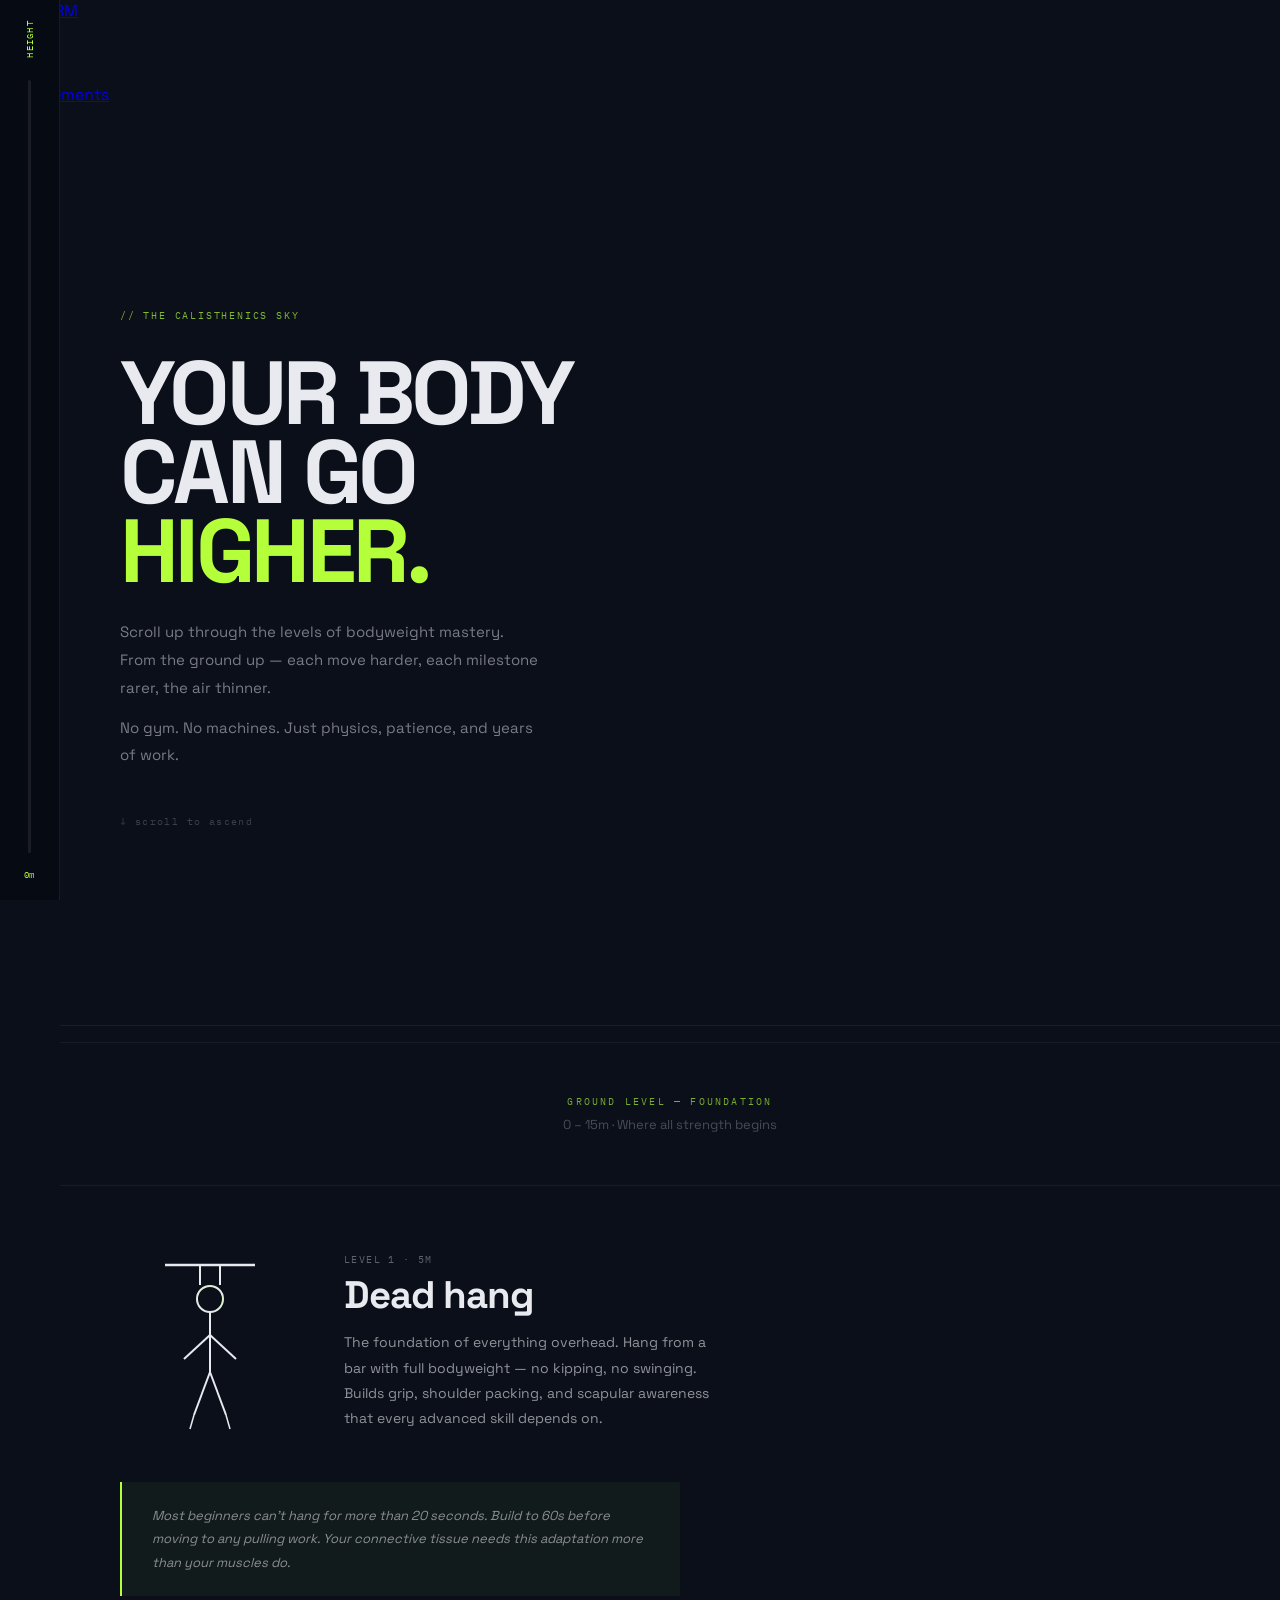
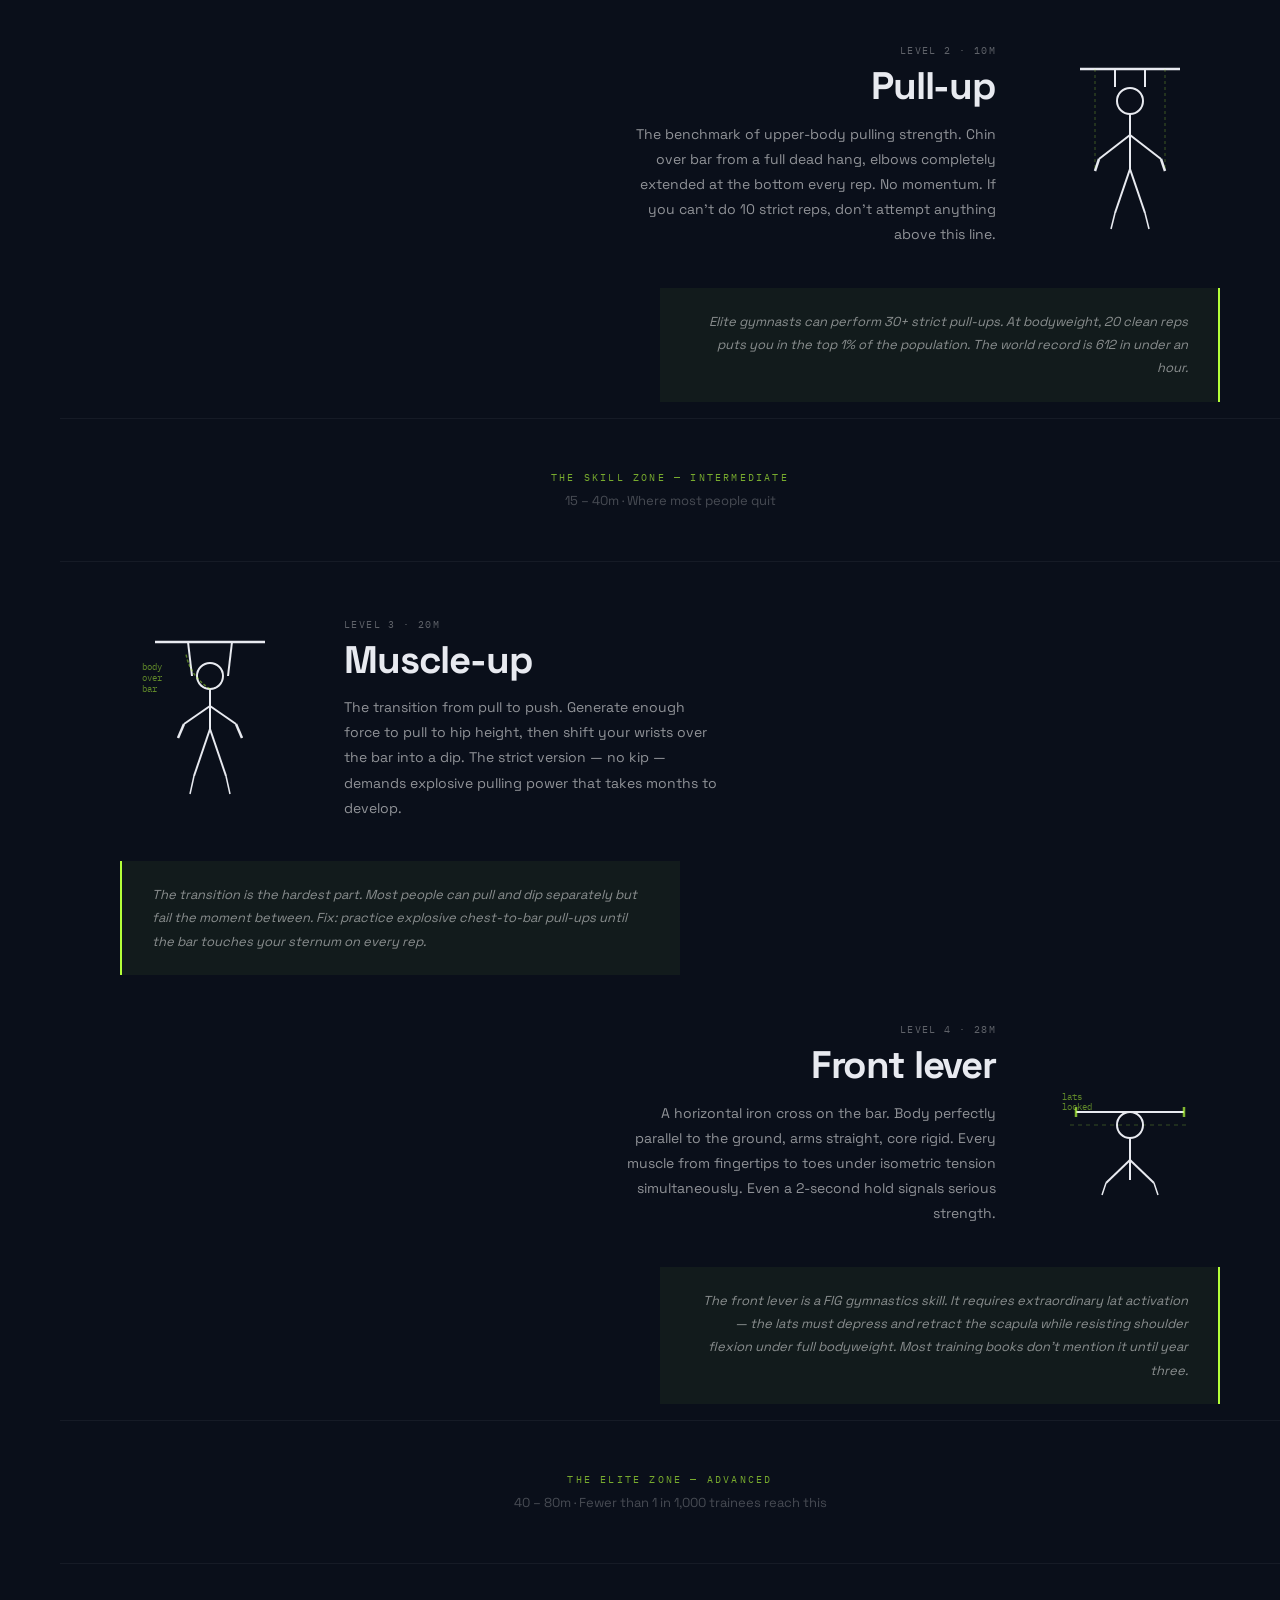
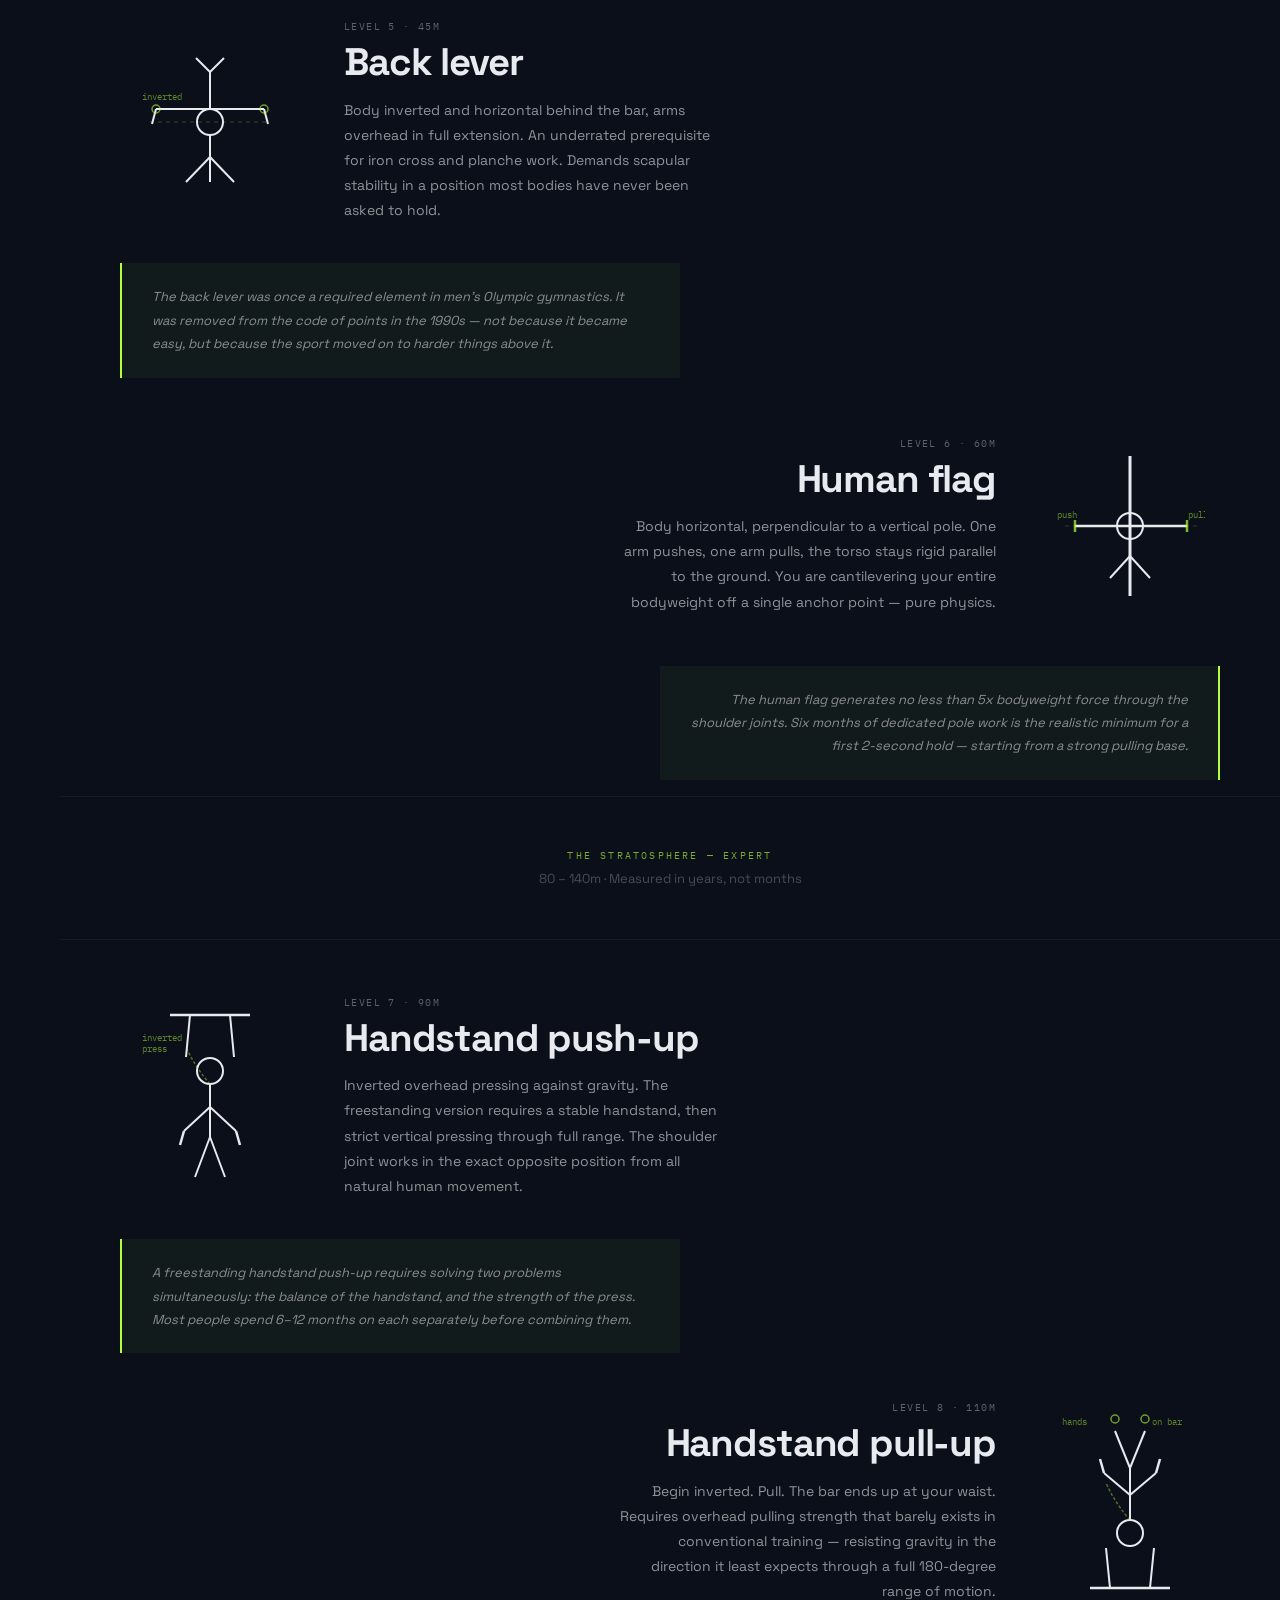
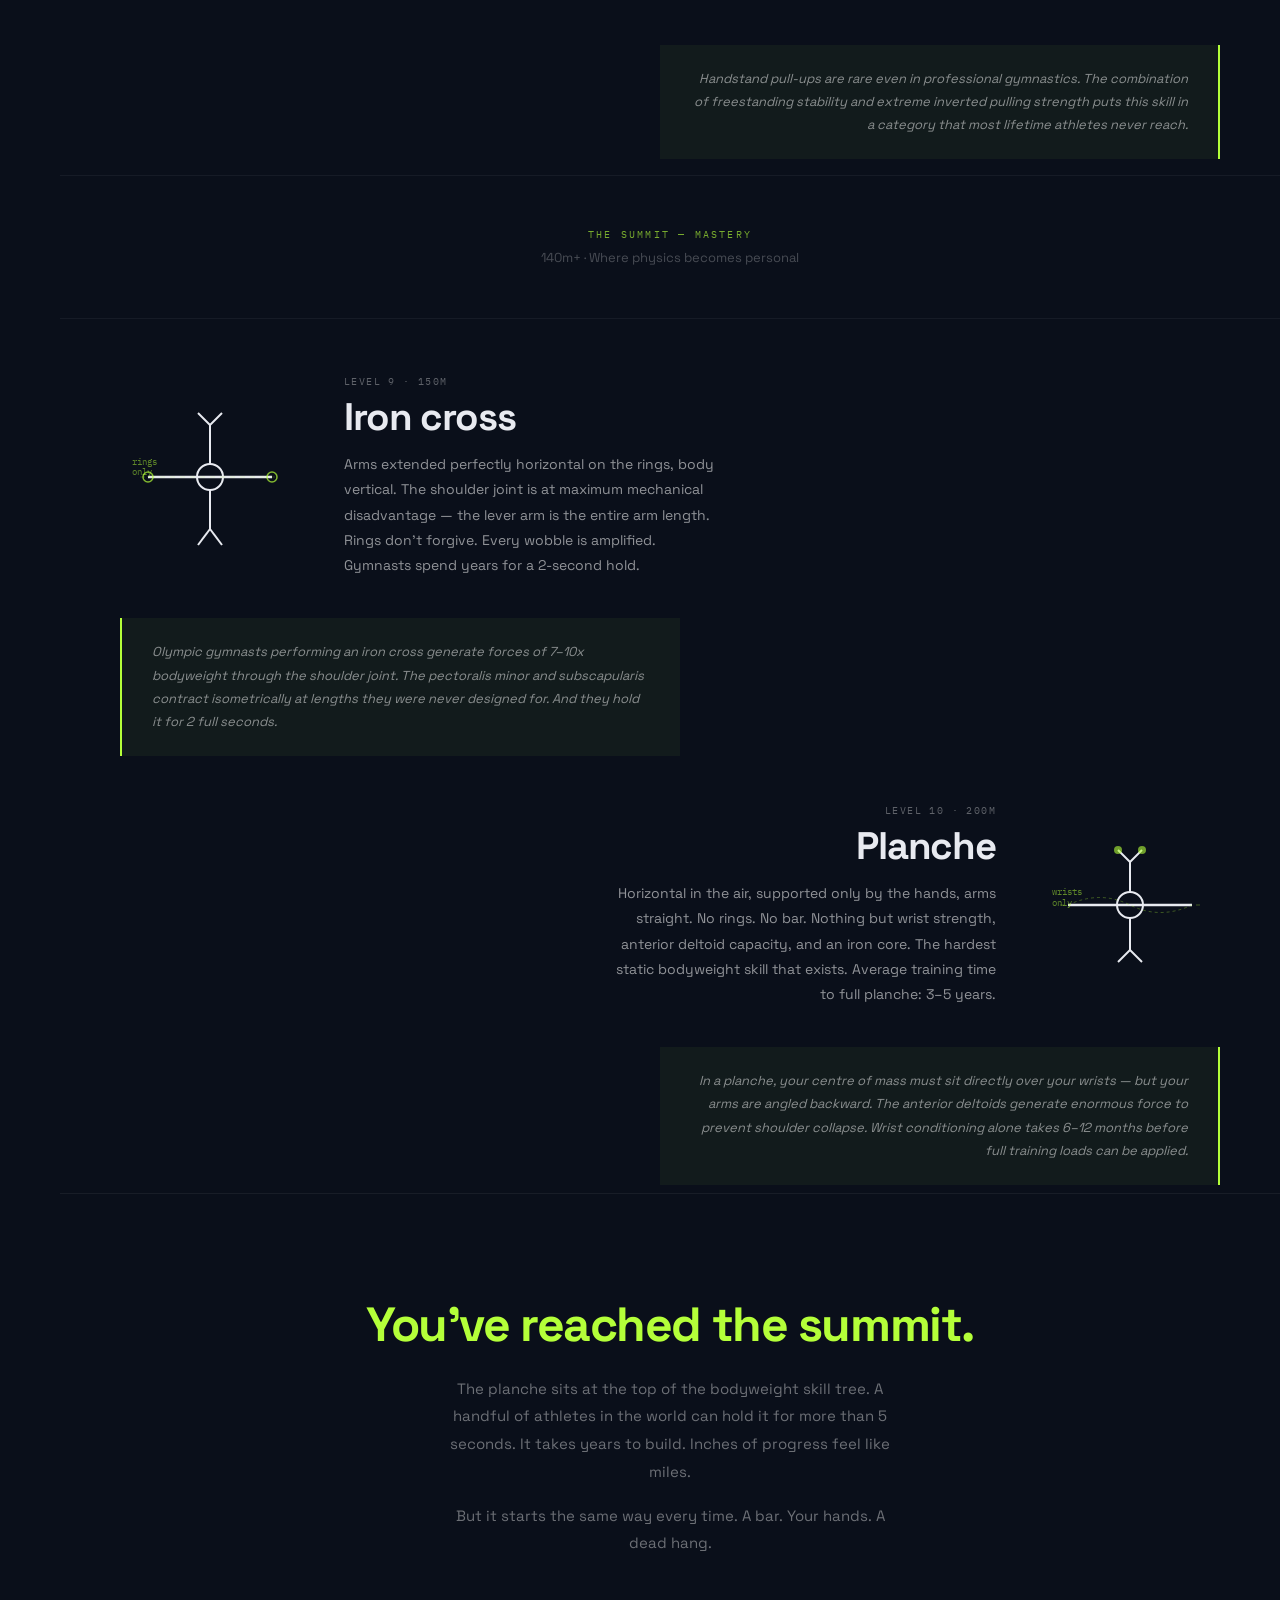
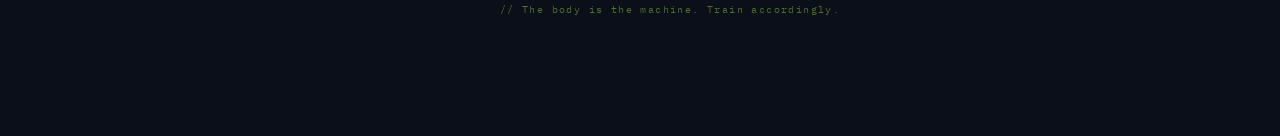
==== commit 0ac2fa02: "Update calisthenics-sky.html" ====
--- a/calisthenics-sky.html
+++ b/calisthenics-sky.html
@@ -7,6 +7,20 @@
 <link rel="preconnect" href="https://fonts.googleapis.com"/>
 <link rel="preconnect" href="https://fonts.gstatic.com" crossorigin/>
 <link href="https://fonts.googleapis.com/css2?family=Space+Grotesk:wght@400;600;700&family=IBM+Plex+Mono:wght@400;500&display=swap" rel="stylesheet"/>
+  <header id="site-header">
+    <div class="header-inner">
+      <a href="#hero" class="site-logo">RAW<span>FORM</span></a>
+      <nav aria-label="Main navigation">
+        <ul class="nav-links" id="nav-links">
+          <li><a href="#index-section" class="active">Index</a></li>
+          <li><a href="calisthenics-sky.html"> "SKY" </a> </li>
+          <li><a href="#posts-section">Log</a></li>
+          <li><a href="#achievements-section">Achievements</a></li>
+        </ul>
+      </nav>
+      <button class="nav-toggle" id="nav-toggle" aria-label="Toggle navigation" aria-expanded="false">MENU</button>
+    </div>
+  </header>
 <style>
 *{box-sizing:border-box;margin:0;padding:0}
 html{scroll-behavior:smooth}
